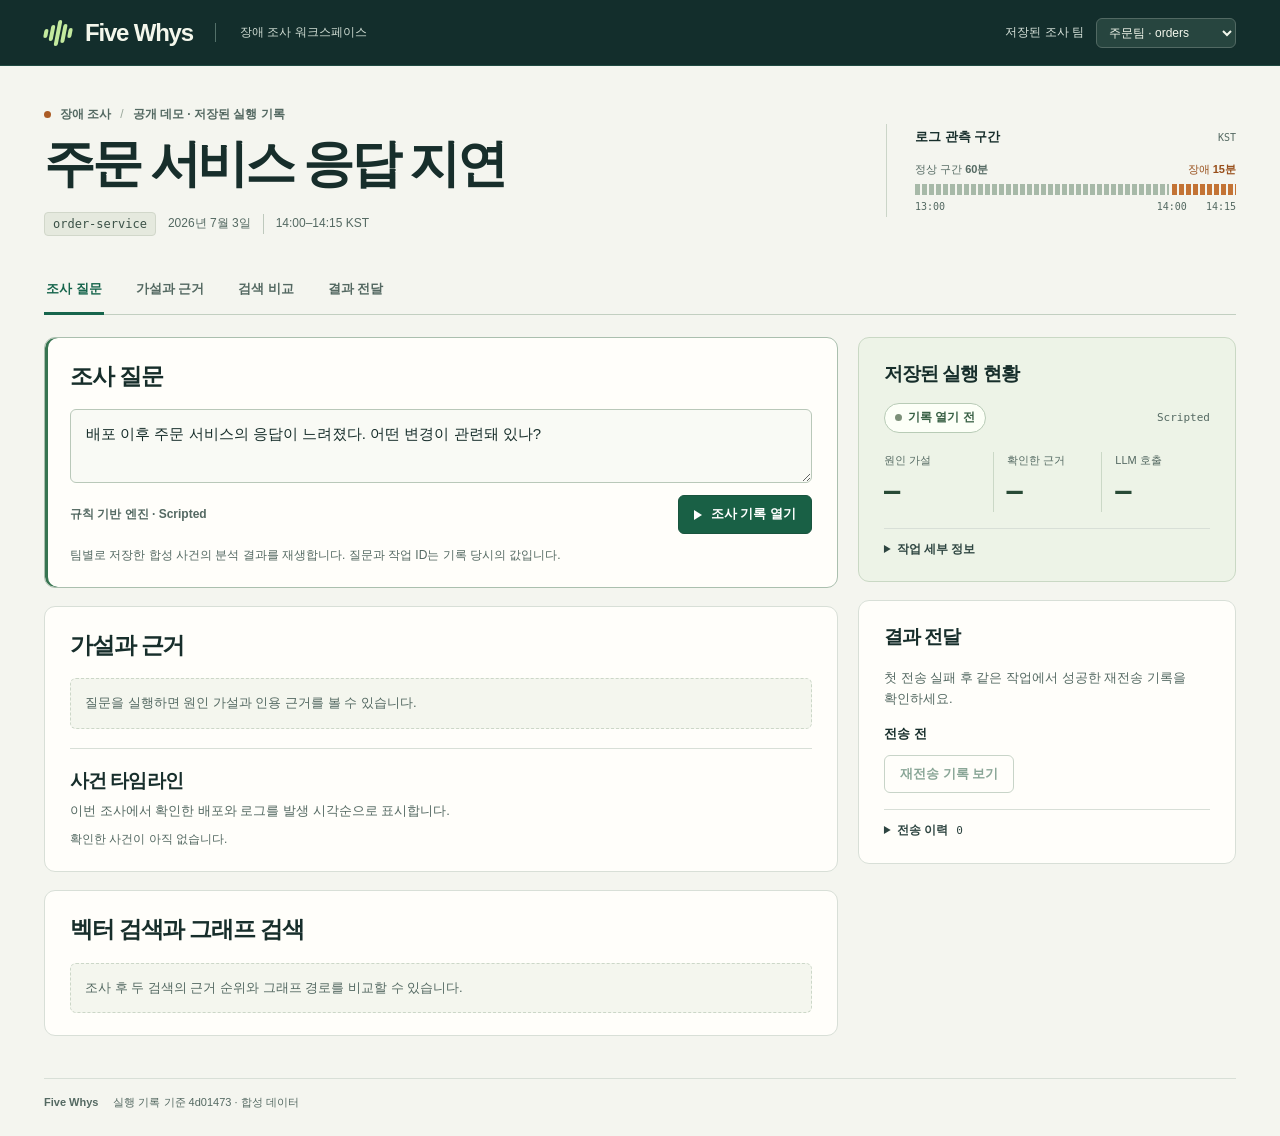
==== index.html @ 2772d45a "Publish interactive replay of synthetic incident investigations" ====
<!doctype html>
<html lang="ko">
<head>
  <meta charset="utf-8">
  <meta name="viewport" content="width=device-width,initial-scale=1">
  <meta name="theme-color" content="#132e2c">
  <title>주문 서비스 응답 지연 · Five Whys</title>
  <link rel="stylesheet" href="./assets/style.css">
  <script src="./assets/app.js" defer></script>
</head>
<body>
  <a class="skip" href="#main">본문 바로가기</a>
  <header class="global-bar">
    <div class="global-inner">
      <a class="brand" href="#overview" lang="en" aria-label="Five Whys 조사 개요"><span class="brand-glyph" aria-hidden="true"><i></i><i></i><i></i><i></i><i></i></span> Five Whys</a>
      <span class="workspace-name">장애 조사 워크스페이스</span>
      <div class="session" id="session-controls"><label for="team">저장된 조사 팀</label><select id="team"><option value="orders">주문팀 · orders</option><option value="platform">플랫폼팀 · platform</option></select></div>
    </div>
  </header>
  <main id="main" class="shell">
    <section class="overview" id="overview" aria-labelledby="incident-title">
      <div class="overview-copy">
        <div class="case-label"><span class="case-dot"></span>장애 조사 <span class="slash">/</span> 공개 데모 · 저장된 실행 기록</div>
        <h1 id="incident-title">주문 서비스 응답 지연</h1>
        <p class="case-meta"><span class="service">order-service</span><span>2026년 7월 3일</span><span>14:00–14:15 KST</span></p>
      </div>
      <figure class="window">
        <figcaption>로그 관측 구간 <span>KST</span></figcaption>
        <div class="window-labels"><span>정상 구간 <b>60분</b></span><span>장애 <b>15분</b></span></div>
        <div class="window-track" aria-hidden="true"><span></span><i></i></div>
        <div class="window-times"><span>13:00</span><span>14:00</span><span>14:15</span></div>
      </figure>
    </section>

    <nav class="section-nav" aria-label="조사 탐색">
      <a href="#ask" aria-current="location">조사 질문</a><a href="#findings">가설과 근거</a><a href="#comparison">검색 비교</a><a href="#delivery">결과 전달</a>
    </nav>

    <div class="desk">
      <div class="primary-column">
        <section id="ask" class="panel ask-panel" aria-labelledby="ask-title">
          <header class="panel-head"><h2 id="ask-title">조사 질문</h2></header>
          <form id="ask-form">
            <label class="visually-hidden" for="question">조사 질문</label>
            <textarea readonly id="question" name="question" required maxlength="2000" rows="2">배포 이후 주문 서비스의 응답이 느려졌다. 어떤 변경이 관련돼 있나?</textarea>
            <div class="form-actions">
              <span class="engine-label">규칙 기반 엔진 · Scripted</span>
              <button class="primary" id="run" type="submit" disabled><i class="play-icon" aria-hidden="true"></i><span>조사 기록 열기</span></button>
            </div>
            <p id="mode-note" class="note">팀별로 저장한 합성 사건의 분석 결과를 재생합니다. 질문과 작업 ID는 기록 당시의 값입니다.</p>
          </form>
          <p id="notice" role="status" hidden></p>
          <button id="reconnect" type="button" class="secondary" hidden>다시 불러오기</button>
        </section>

        <section id="findings" class="panel" aria-labelledby="findings-title">
          <header class="panel-head"><h2 id="findings-title">가설과 근거</h2></header>
          <div id="hypotheses"><p class="empty">질문을 실행하면 원인 가설과 인용 근거를 볼 수 있습니다.</p></div>
          <div class="timeline-block"><h3>사건 타임라인</h3><p class="sub">이번 조사에서 확인한 배포와 로그를 발생 시각순으로 표시합니다.</p><div id="timeline"><p class="empty small">확인한 사건이 아직 없습니다.</p></div></div>
        </section>

        <section id="comparison" class="panel" aria-labelledby="comparison-title">
          <header class="panel-head"><h2 id="comparison-title">벡터 검색과 그래프 검색</h2></header>
          <div id="compare-content"><p class="empty">조사 후 두 검색의 근거 순위와 그래프 경로를 비교할 수 있습니다.</p></div>
        </section>
      </div>

      <aside class="side-column">
        <section class="panel status-panel" aria-labelledby="status-title">
          <header class="panel-head side-head"><h2 id="status-title">저장된 실행 현황</h2></header>
          <div class="status-row"><span class="status-chip" id="status" role="status">기록 열기 전</span><span class="engine-tag" id="engine-tag">Scripted</span></div>
          <dl class="metrics"><div><dt>원인 가설</dt><dd id="hyp-count">—</dd></div><div><dt>확인한 근거</dt><dd id="ev-count">—</dd></div><div><dt>LLM 호출</dt><dd id="llm-count">—</dd></div></dl>
          <a class="findings-jump" id="findings-jump" href="#findings" hidden>가설과 근거 보기 ↓</a>
          <details class="technical" id="job-details"><summary>작업 세부 정보</summary><div id="job-info"><p class="sub">실행 후 작업 ID와 처리 상태를 확인할 수 있습니다.</p></div></details>
        </section>

        <section id="delivery" class="panel" aria-labelledby="delivery-title">
          <header class="panel-head side-head"><h2 id="delivery-title">결과 전달</h2></header>
          <p class="sub" id="delivery-help">첫 전송 실패 후 같은 작업에서 성공한 재전송 기록을 확인하세요.</p>
          <div id="callback-status" class="delivery-state" role="status">전송 전</div>
          <button class="secondary" type="button" id="retry" disabled>재전송 기록 보기</button>
          <details class="technical" id="callback-details"><summary>전송 이력 <span id="callback-count">0</span></summary><div id="callback-history"><p class="sub">전송 기록이 아직 없습니다.</p></div></details>
        </section>
      </aside>
    </div>
    <footer><span lang="en">Five Whys</span><span>실행 기록 기준 4d01473 · 합성 데이터</span></footer>
  </main>

  <dialog id="source-dialog" aria-labelledby="source-heading">
    <header class="source-top"><span>근거 원문</span><button class="close" id="source-close" aria-label="원문 닫기">×</button></header>
    <h2 id="source-heading">근거 원문</h2>
    <div id="source-content" aria-live="polite"></div>
  </dialog>
</body>
</html>
---- assets/style.css ----
:root {
  color-scheme: light;
  --ink: #172e2b;
  --text: #2e4541;
  --muted: #546962;
  --line: #d8dfd7;
  --paper: #fffefa;
  --green: #16654c;
  --mint: #d8efda;
  --ground: #f4f5ef;
  --mono: "IBM Plex Mono", "DejaVu Sans Mono", monospace;
  font-family: Inter, "Noto Sans CJK KR", "Apple SD Gothic Neo", "Malgun Gothic", sans-serif;
  color: var(--ink);
  background: var(--ground);
  word-break: keep-all;
  overflow-wrap: anywhere;
}
* {box-sizing: border-box}
body, h1, h2, h3, h4, figure, dl, dd, ol, ul, p {margin: 0}
body {min-width: 280px; font-size: 14px; line-height: 1.6}
button, select, textarea {font: inherit; color: inherit}
button, summary, select {cursor: pointer}
a {color: inherit}
:focus-visible {outline: 3px solid #377dd4; outline-offset: 3px}
[hidden] {display: none !important}
.visually-hidden, .skip:not(:focus) {position: absolute; overflow: hidden; width: 1px; height: 1px; clip-path: inset(50%)}
.skip:focus {position: fixed; top: 8px; left: 12px; z-index: 10; padding: 8px 12px; background: white}
.global-bar {color: #f0f4e9; background: #132e2c; border-bottom: 1px solid #204a42}
.global-inner, .shell {width: min(calc(100% - 88px), 1260px); margin: 0 auto}
.global-inner {height: 65px; display: flex; align-items: center; gap: 22px}
.brand {display: inline-flex; align-items: center; gap: 12px; color: #f4f7ec; font: 700 24px/1 Inter, Arial, sans-serif; letter-spacing: -1.2px; text-decoration: none; white-space: nowrap}
.brand-glyph {display: flex; align-items: center; gap: 2px; width: 29px; height: 28px; transform: skew(-11deg)}
.brand-glyph i {width: 4px; border-radius: 2px; background: #c3ea9e}
.brand-glyph i:nth-child(1) {height: 9px}.brand-glyph i:nth-child(2) {height: 16px}.brand-glyph i:nth-child(3) {height: 26px}.brand-glyph i:nth-child(4) {height: 19px}.brand-glyph i:nth-child(5) {height: 10px}
.workspace-name {padding-left: 24px; border-left: 1px solid #537069; font-size: 12px; color: #cedbd2}
.session {display: flex; gap: 12px; align-items: center; margin-left: auto; color: #d8e3db; font-size: 12px}
.session select {background: #27453f; border: 1px solid #526963; color: #f3f7ec; padding: 6px 8px; border-radius: 6px; font-size: 12px}
.overview {display: flex; align-items: center; justify-content: space-between; gap: 40px; padding: 39px 0 34px}
.case-label {font-weight: 700; line-height: 1.5}
.case-label {display: flex; align-items: center; gap: 9px; font-size: 12px; color: var(--muted)}
.case-dot {width: 7px; height: 7px; border-radius: 50%; background: #ab5c25}
.slash {color: #9aa79b; font-weight: 400}
h1 {font-size: clamp(32px, 4vw, 54px); letter-spacing: -.067em; line-height: 1.23; margin: 10px 0 16px; font-weight: 750}
.case-meta {display: flex; gap: 12px; align-items: center; flex-wrap: wrap; color: var(--muted); font-size: 12px; font-variant-numeric: tabular-nums}
.case-meta span + span + span {padding-left: 12px; border-left: 1px solid #bec9bd}
.service {font: 12px/1.5 var(--mono); padding: 2px 8px; background: #e5e9de; border: 1px solid #d1d7ca; color: #3b5147; border-radius: 4px}
.window {width: min(34%, 350px); min-width: 260px; border-left: 1px solid #cbd5c8; padding: 3px 0 3px 28px}
.window figcaption {font-size: 13px; font-weight: 700; display: flex; align-items: center; justify-content: space-between}
.window figcaption span, .window-times {font: 10px/1.4 var(--mono); color: var(--muted)}
.window-labels {margin: 13px 0 5px; display: flex; justify-content: space-between; gap: 8px; font-size: 11px; color: var(--muted)}
.window-labels b {font-weight: 600}
.window-labels span:last-child {color: #974d19}
.window-track {height: 11px; display: grid; grid-template-columns: 4fr 1fr; gap: 3px}
.window-track span {background: repeating-linear-gradient(90deg,#a7b9a8 0 5px,transparent 5px 7px)}
.window-track i {background: repeating-linear-gradient(90deg,#c37335 0 5px,transparent 5px 7px)}
.window-times {position: relative; display: flex; justify-content: space-between; margin-top: 5px}
.window-times span:nth-child(2) {position: absolute; left: 80%; transform: translateX(-50%)}
.section-nav {display: flex; gap: 30px; border-bottom: 1px solid #c2cfc1}
.section-nav a {padding: 9px 2px 12px; color: var(--muted); text-decoration: none; font-size: 13px; font-weight: 650; border-bottom: 3px solid transparent; margin-bottom: -1px}
.section-nav a:hover {color: var(--green)}
.section-nav a[aria-current] {color: var(--green); border-color: var(--green)}
.desk {display: grid; grid-template-columns: minmax(0,2.1fr) minmax(280px,1fr); gap: 20px; align-items: start; padding: 22px 0 42px}
.primary-column, .side-column {display: grid; align-content: start; gap: 18px; min-width: 0}
.panel {background: var(--paper); border: 1px solid var(--line); border-radius: 11px; padding: 22px 25px; min-width: 0; scroll-margin-top: 16px}
.ask-panel {border-color: #aabfae; box-shadow: inset 3px 0 #377451}
.panel-head {margin-bottom: 16px}
h2 {font-size: 23px; line-height: 1.45; font-weight: 740; letter-spacing: -.052em}
.side-head h2, .timeline-block h3 {font-size: 19px; letter-spacing: -.05em}
h3 {font-size: 16px; line-height: 1.55; letter-spacing: -.035em}
textarea {border-radius: 6px; resize: vertical; display: block; width: 100%; min-height: 70px; padding: 12px 15px; line-height: 1.6; font-size: 15px; background: #f9faf5; border: 1px solid #b9c8b9}
.form-actions, .status-row {display: flex; justify-content: space-between; align-items: center; gap: 12px}
.form-actions {margin-top: 12px}
.engine-label {display: flex; align-items: center; gap: 8px; font-size: 12px; color: var(--muted); font-weight: 600}
.engine-label select {padding: 5px 7px; border: 1px solid var(--line); border-radius: 5px; background: var(--paper); font-size: 12px; color: var(--text)}
.primary, .secondary {border-radius: 6px; min-height: 38px; padding: 8px 15px; font-weight: 700; font-size: 13px}
.primary {display: inline-flex; align-items: center; justify-content: center; gap: 9px; background: #196045; border: 1px solid #19543e; color: white}
.primary:hover:enabled {background: #104e38}
.play-icon {width: 0; height: 0; border-left: 8px solid currentColor; border-top: 5px solid transparent; border-bottom: 5px solid transparent}
.secondary {background: var(--paper); border: 1px solid #9ab29e; color: #285d44}
.secondary:hover:enabled {background: #edf5e9}
button:disabled, select:disabled {cursor: default; opacity: .54}
.note, .sub, .empty {font-size: 13px; color: var(--muted)}
.note {margin-top: 12px; font-size: 12px}
#notice {margin-top: 12px; padding: 9px 12px; background: #f7ede4; color: #814918; border-radius: 5px}
#reconnect {margin-top: 8px}
.empty {padding: 14px; background: #f4f6ee; border: 1px dashed #ccd7c8; border-radius: 6px}
.empty.small {background: transparent; border: 0; padding: 9px 0 0; font-size: 12px}
.sub {line-height: 1.65}
.timeline-block {border-top: 1px solid var(--line); padding-top: 17px; margin-top: 19px}
.timeline-block .sub {margin-top: 4px}
.hypothesis {position: relative; padding: 16px; background: #f4f7ef; border: 1px solid #d9e4d3; border-radius: 7px}
.hypothesis + .hypothesis {margin-top: 10px}
.hypothesis p {margin-top: 6px; color: var(--text)}
.citations {display: flex; flex-wrap: wrap; gap: 6px; margin-top: 12px}
.citation {background: #fffefa; border: 1px solid #bfcebb; border-radius: 4px; max-width: 100%; text-align: left; color: #2d6046; font-size: 12px; overflow-wrap: anywhere; padding: 3px 8px}
.citation:hover, .source-link:hover {text-decoration: underline; color: #0c5232}
.timeline {list-style: none; padding: 0; margin-top: 13px}
.timeline li {display: grid; grid-template-columns: 72px minmax(0,1fr); gap: 12px; position: relative}
.timeline time {font: 11px/1.6 var(--mono); color: var(--muted); padding-top: 3px; white-space: pre-line}
.timeline .event {border-left: 1px solid #cbd7c8; padding: 0 0 16px 15px; position: relative}
.timeline li:last-child .event {padding-bottom: 2px}
.event::before {content: ""; position: absolute; top: 8px; left: -4px; width: 7px; height: 7px; border-radius: 50%; background: #4d8663; box-shadow: 0 0 0 3px var(--paper)}
.source-link {font: inherit; cursor: pointer; padding: 0; text-align: left; background: transparent; border: 0; color: #265e46; font-weight: 650; text-decoration: underline; text-decoration-color: #9ab59f; text-underline-offset: 3px}
.event-meta, .kind-tag, .engine-tag {font-size: 11px; color: var(--muted)}
.status-panel {background: #edf3e7; border-color: #c9d8c4}
.status-chip {display: inline-flex; align-items: center; gap: 6px; border-radius: 20px; padding: 4px 10px; font-size: 12px; color: #386044; font-weight: 700; border: 1px solid #b8cbb6; background: #fcfff7}
.status-chip::before {content: ""; width: 7px; height: 7px; border-radius: 50%; background: #7b8f78}
.status-chip[data-state=completed]::before {background: #23804e}
.status-chip[data-state=running]::before, .status-chip[data-state=queued]::before {background: #a76719}
.status-chip[data-state=failed]::before {background: #b35539}
.engine-tag {font-family: var(--mono)}
.metrics {display: grid; grid-template-columns: 1fr 1fr 1fr; margin: 19px 0 3px}
.metrics div + div {border-left: 1px solid #cbd8c7; padding-left: 13px}
.metrics dt {font-size: 11px; color: var(--muted)}
.metrics dd {font: 600 27px/1.6 var(--mono); color: #284a36}
.findings-jump {display: inline-block; grid-column: 1 / -1; color: var(--green); font-size: 12px; font-weight: 650; margin-top: 7px; text-underline-offset: 3px}
.technical {border-top: 1px solid var(--line); margin-top: 16px; padding-top: 11px}
.technical summary, .path-detail summary {font-size: 12px; color: var(--text); font-weight: 650}
.technical summary span {font: 11px/1.5 var(--mono); margin-left: 5px}
.technical[open] > div, .technical[open] > ol {margin-top: 10px}
.key-values {margin: 8px 0}
.key-values div {display: grid; grid-template-columns: minmax(70px, .35fr) minmax(0,1fr); gap: 10px; padding: 4px 0; font-size: 12px}
.key-values dt {color: var(--muted)}
.code, pre, code {font-family: var(--mono); overflow-wrap: anywhere; word-break: break-word}
pre {padding: 12px; background: #f3f5ee; border-radius: 5px; white-space: pre-wrap; font-size: 12px; max-height: 420px; overflow: auto; margin: 10px 0 0}
.delivery-state {margin: 14px 0 10px; font-size: 13px; font-weight: 650}
.delivery-state[data-state=retrying], .delivery-state[data-state=exhausted] {color: #93521d}
.delivery-state[data-state=delivered] {color: var(--green)}
.attempt-list {padding-left: 1.3rem; font-size: 12px}
.attempt-list li + li {margin-top: 6px}
.compare-summary {padding: 11px 13px; background: #edf4e7; color: #315a3e; border-radius: 5px; font-size: 13px; font-weight: 600}
.compare-grid {display: grid; grid-template-columns: repeat(2,minmax(0,1fr)); gap: 13px; margin-top: 14px}
.ranking {min-width: 0; border: 1px solid var(--line); border-radius: 6px; padding: 12px}
.ranking h3 {font-size: 14px}
.ranking ol {padding: 0; list-style: none; counter-reset: rank}
.ranking li {counter-increment: rank; display: grid; grid-template-columns: 18px minmax(0,1fr); column-gap: 5px; padding: 9px 0; border-bottom: 1px solid #e3e9df; font-size: 12px}
.ranking li::before {content: counter(rank, decimal-leading-zero); font: 10px/1.8 var(--mono); color: var(--muted)}
.ranking li:last-child {border: 0}
.rank-reason {border-left: 2px solid #94ac91; padding-left: 7px; color: var(--text); margin-top: 6px; font-size: 12px}
.kind-tag {display: block; margin-top: 3px}
.paths {margin-top: 17px}
.path-detail {border-bottom: 1px solid var(--line); padding: 8px 0}
.path-detail summary {line-height: 1.7}
.path-line {font: 11px/1.8 var(--mono); padding: 9px; color: #3a5443; background: #f1f4ec; margin-top: 7px; border-radius: 4px}
footer {border-top: 1px solid var(--line); display: flex; gap: 15px; color: var(--muted); padding: 15px 0 24px; font-size: 11px}
footer span:first-child {font-weight: 700}
dialog {width: min(610px, calc(100% - 30px)); background: var(--paper); color: var(--ink); border: 1px solid #b4c3af; border-radius: 12px; padding: 20px 24px 24px; box-shadow: 0 14px 80px #142a2740; max-height: 87dvh}
dialog::backdrop {background: #1427238c}
.source-top {display: flex; justify-content: space-between; align-items: center; gap: 8px}
.close {background: #f1f4ec; color: var(--text); border: 1px solid var(--line); border-radius: 5px; font: 20px/1 sans-serif; width: 36px; height: 36px}
.source-top > span {font-size: 12px; color: var(--muted)}
.source-top + h2 {margin: 6px 0 14px}
.source-text {font-family: inherit; font-size: 14px; line-height: 1.8; max-height: none; background: #f6f7f0; border-left: 3px solid #84a789}
@media(min-width: 741px) and (min-height: 700px) {
  .side-column {position: sticky; top: 16px}
}
@media(max-width: 960px) {
  .global-inner, .shell {width: calc(100% - 48px)}
  .desk {grid-template-columns: minmax(0,1.8fr) minmax(240px,1fr); gap: 14px}
  .panel {padding: 18px}
  .window {padding-left: 18px}
  .engine-label {align-items: start; flex-direction: column; gap: 3px}
}
@media(max-width: 740px) {
  .global-inner, .shell {width: calc(100% - 32px)}
  .global-inner {height: 58px}
  .brand {font-size: 21px}
  .workspace-name {display: none}
  .overview {align-items: stretch; flex-direction: column; gap: 19px; padding: 26px 0 15px}
  h1 {font-size: 36px; margin: 8px 0 10px}
  .window {width: 100%; min-width: 0; border: 0; border-radius: 6px; padding: 10px 13px; background: #e9ede3}
  .window figcaption {font-size: 11px}
  .window-labels {margin-top: 4px}
  .window-track {height: 8px}
  .section-nav {gap: 0; justify-content: space-between}
  .section-nav a {font-size: 12px; padding: 9px 3px}
  .desk {display: flex; flex-direction: column; gap: 12px; padding: 14px 0 28px}
  .primary-column, .side-column {display: contents}
  .panel {width: 100%; padding: 16px}
  #ask {order: 1}.status-panel {order: 2}#findings {order: 3}#comparison {order: 4}#delivery {order: 5}
  .side-head {margin-bottom: 10px}
  .status-panel {display: grid; grid-template-columns: 1fr auto; column-gap: 8px}
  .status-panel .status-row {gap: 6px; align-self: start}
  .metrics, #job-details {grid-column: 1 / -1}
  .metrics {margin: 0}.metrics dd {font-size: 22px}
  #job-details {margin-top: 9px}
  .session {gap: 6px}
  .session label {font-size: 11px}
  .form-actions {align-items: end}
  .engine-label {flex-direction: row; align-items: center; gap: 5px}
  .panel-head {margin-bottom: 12px}
  .case-meta {gap: 7px; font-size: 11px}
  .case-meta span + span + span {padding-left: 7px}
  .compare-grid {gap: 9px}
}
@media(max-width: 430px) {
  .compare-grid {grid-template-columns: 1fr}
  .form-actions {gap: 7px}.engine-label {font-size: 11px}
  .primary, .secondary {padding: 8px 11px}
  .timeline li {grid-template-columns: 64px 1fr; gap: 6px}
}
@media(max-width: 360px) {
  .session label {display: none}.global-inner, .shell {width: calc(100% - 22px)}
  .form-actions {align-items: flex-end}.engine-label {align-items: start; flex-direction: column}
  h1 {font-size: 30px}
}
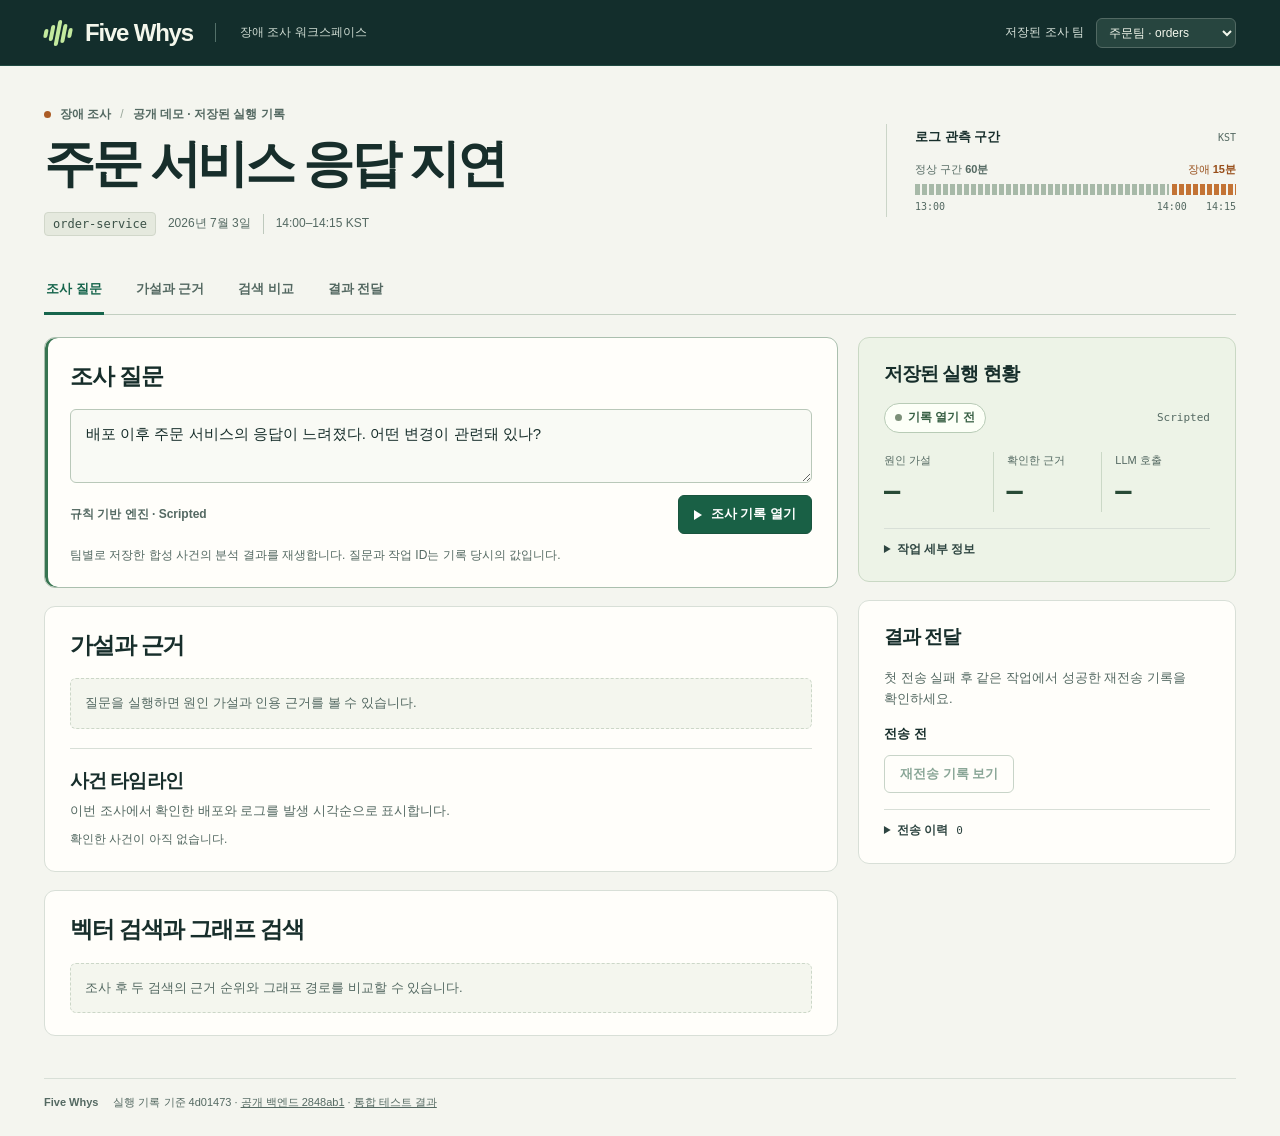
==== commit 885bb78c: "Link the recording revision to public implementation and tests" ====
--- a/index.html
+++ b/index.html
@@ -83,7 +83,7 @@
         </section>
       </aside>
     </div>
-    <footer><span lang="en">Five Whys</span><span>실행 기록 기준 4d01473 · 합성 데이터</span></footer>
+    <footer><span lang="en">Five Whys</span><span>실행 기록 기준 4d01473 · <a href="https://github.com/sokldjs554/five-whys-agent/tree/2848ab1e29d44421fdc38f1cbe249d8b65776985/src/fivewhys/investigation">공개 백엔드 2848ab1</a> · <a href="https://github.com/sokldjs554/five-whys-agent/blob/2848ab1e29d44421fdc38f1cbe249d8b65776985/docs/verification/RESULTS.md">통합 테스트 결과</a></span></footer>
   </main>
 
   <dialog id="source-dialog" aria-labelledby="source-heading">
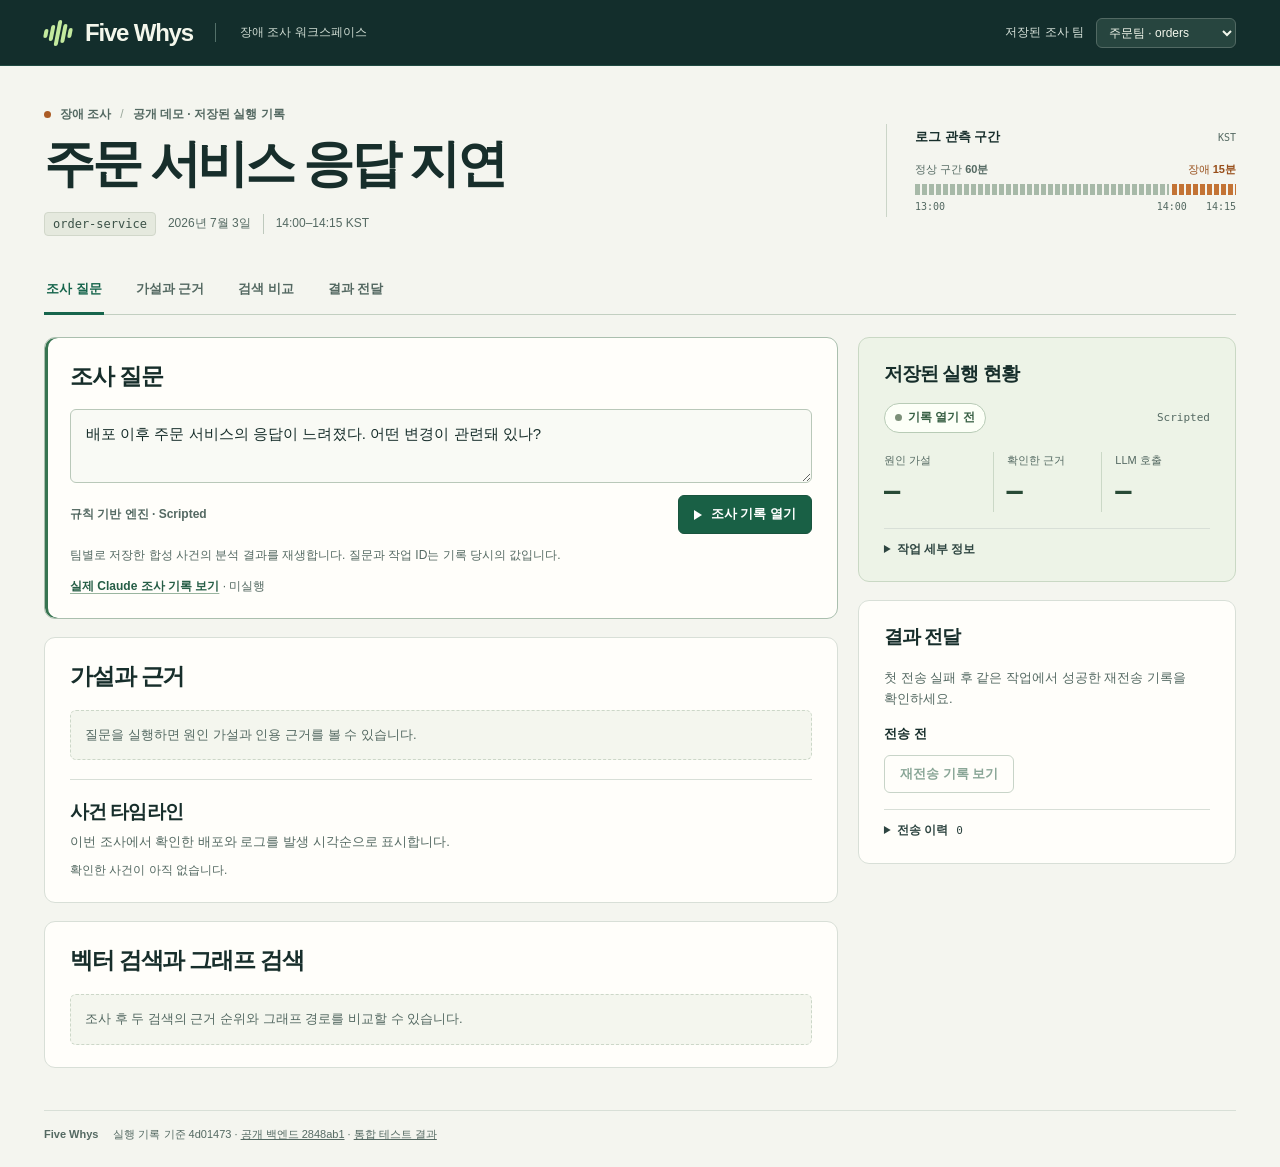
==== commit 3763a55a: "Add one public entry to the Claude investigation record and its current status" ====
--- a/index.html
+++ b/index.html
@@ -48,6 +48,7 @@
               <button class="primary" id="run" type="submit" disabled><i class="play-icon" aria-hidden="true"></i><span>조사 기록 열기</span></button>
             </div>
             <p id="mode-note" class="note">팀별로 저장한 합성 사건의 분석 결과를 재생합니다. 질문과 작업 ID는 기록 당시의 값입니다.</p>
+            <p class="note"><a class="source-link" href="./claude.html">실제 Claude 조사 기록 보기</a> · 미실행</p>
           </form>
           <p id="notice" role="status" hidden></p>
           <button id="reconnect" type="button" class="secondary" hidden>다시 불러오기</button>
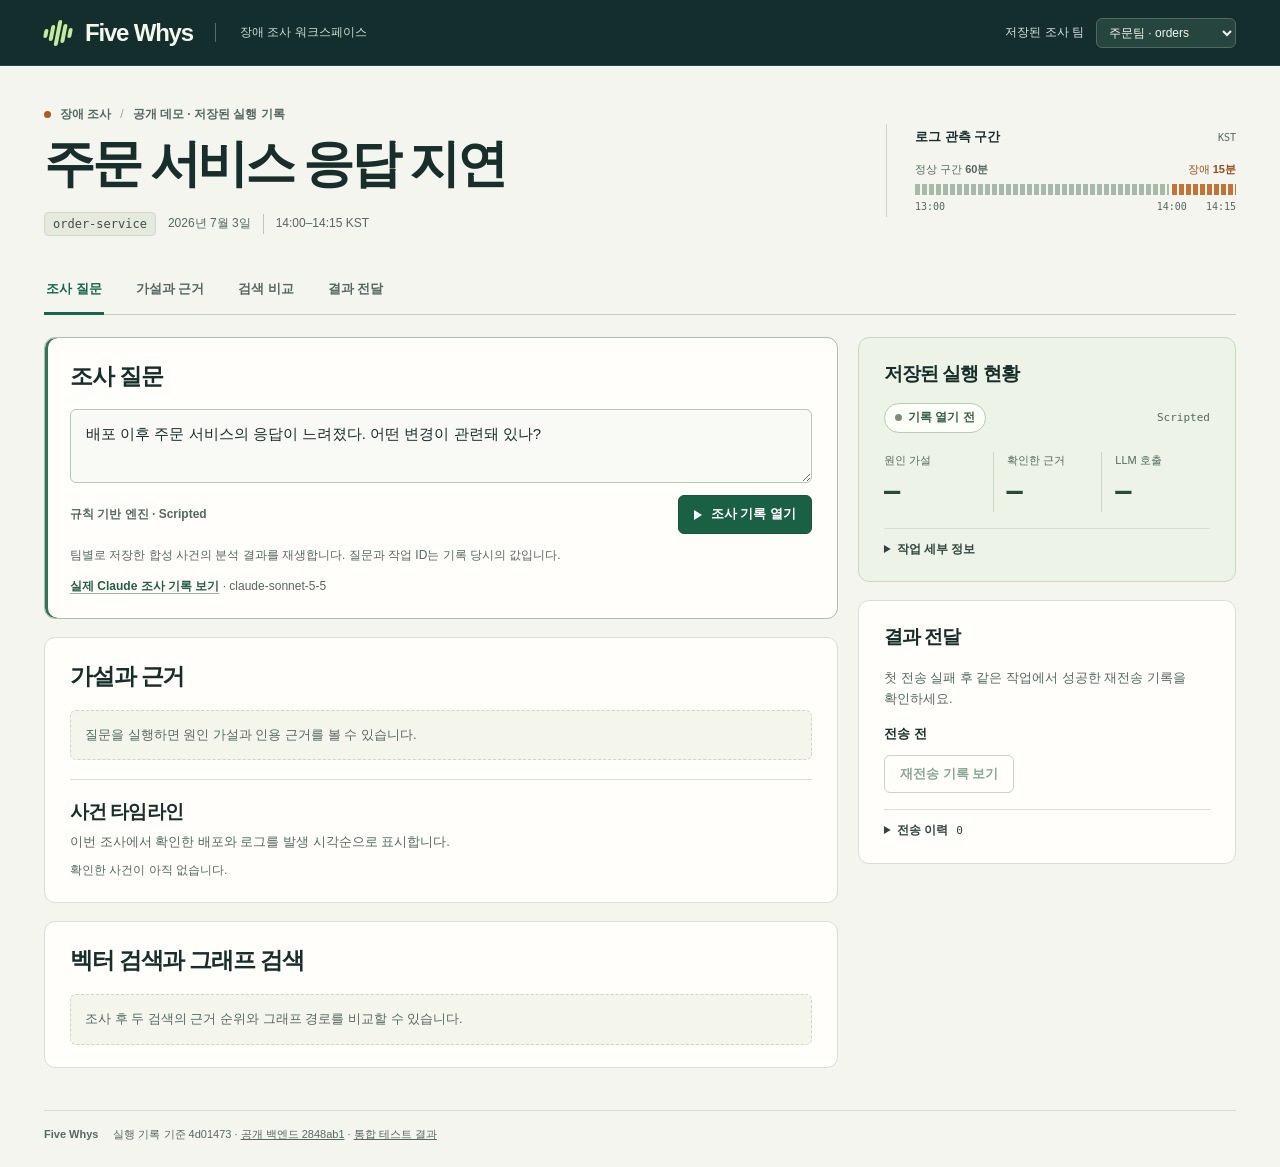
==== commit a19f7a91: "Replay the verified Claude investigation and link each citation to its source" ====
--- a/index.html
+++ b/index.html
@@ -48,7 +48,7 @@
               <button class="primary" id="run" type="submit" disabled><i class="play-icon" aria-hidden="true"></i><span>조사 기록 열기</span></button>
             </div>
             <p id="mode-note" class="note">팀별로 저장한 합성 사건의 분석 결과를 재생합니다. 질문과 작업 ID는 기록 당시의 값입니다.</p>
-            <p class="note"><a class="source-link" href="./claude.html">실제 Claude 조사 기록 보기</a> · 미실행</p>
+            <p class="note"><a class="source-link" href="./claude.html">실제 Claude 조사 기록 보기</a> · claude-sonnet-5-5</p>
           </form>
           <p id="notice" role="status" hidden></p>
           <button id="reconnect" type="button" class="secondary" hidden>다시 불러오기</button>
